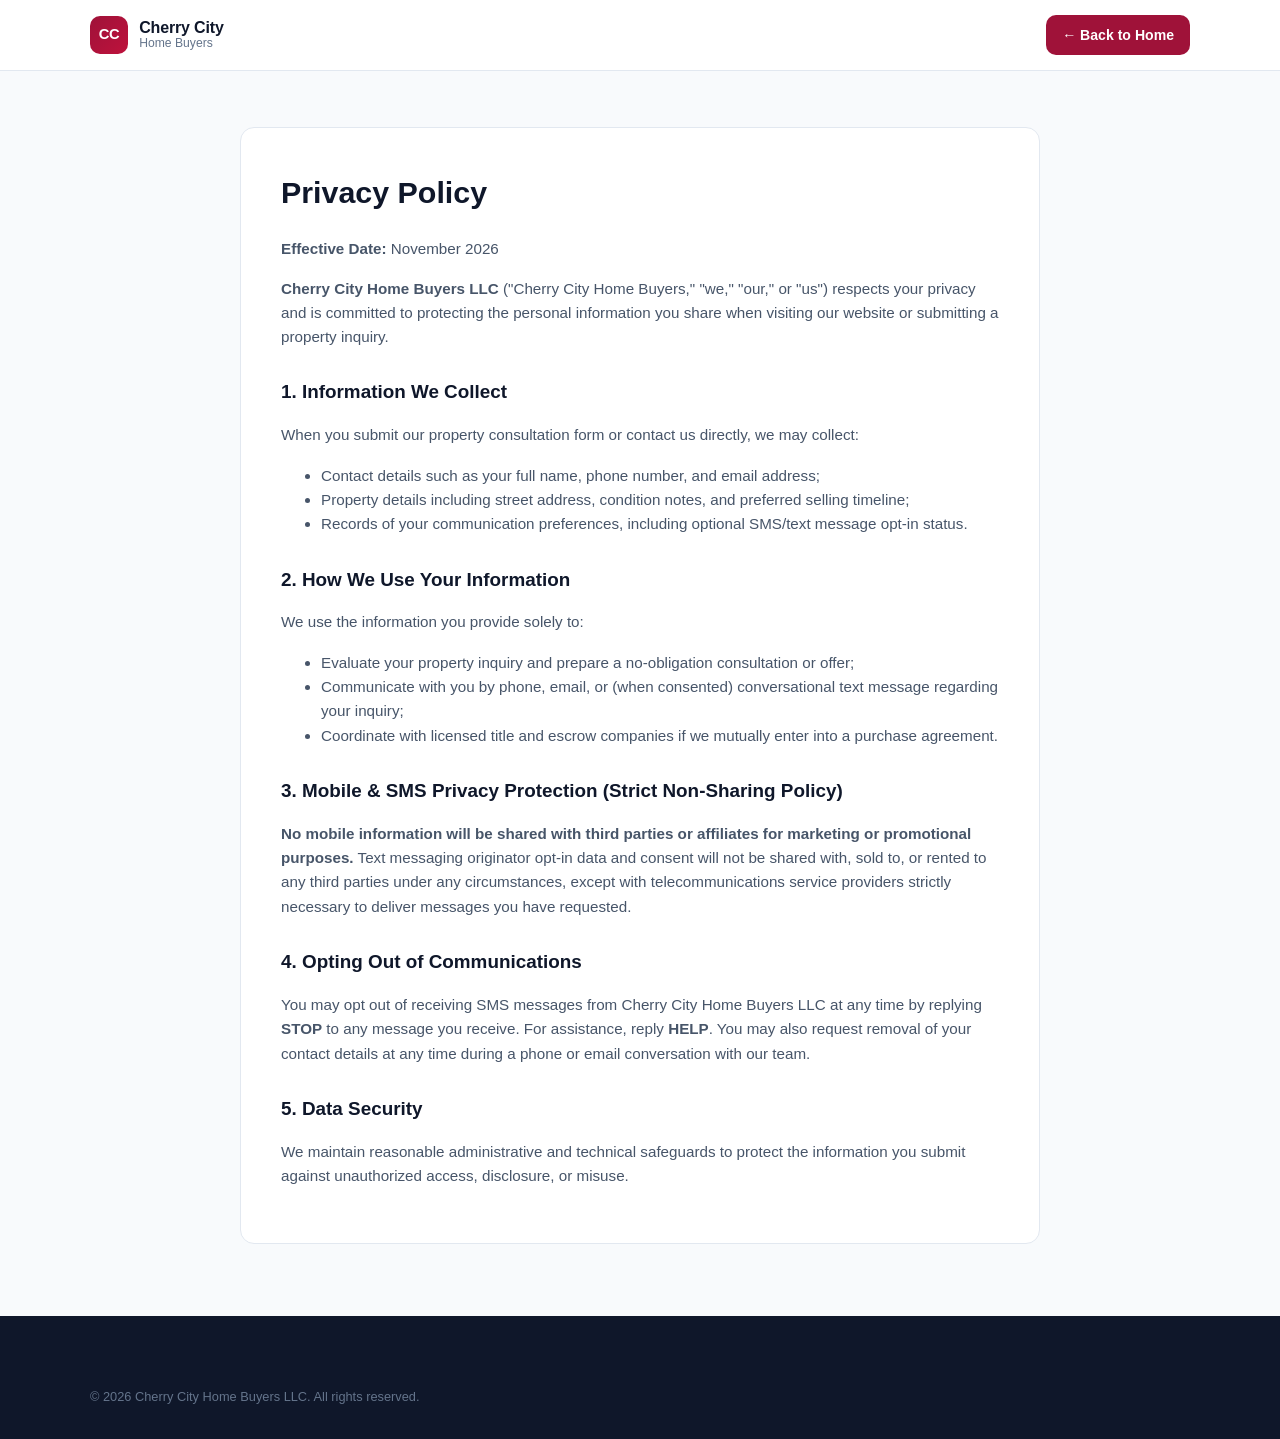
==== privacy.html @ fb37adcb "Initial launch: Cherry City Home Buyers About Us, lead capture & A2P compliance pages" ====
<!DOCTYPE html>
<html lang="en">
<head>
  <meta charset="UTF-8" />
  <meta name="viewport" content="width=device-width, initial-scale=1.0" />
  <title>Privacy Policy | Cherry City Home Buyers</title>
  <link rel="stylesheet" href="styles.css" />
</head>
<body>
  <header class="site-header">
    <div class="container nav-inner">
      <a href="index.html" class="brand">
        <span class="brand-mark" aria-hidden="true">CC</span>
        <span class="brand-text">
          <strong>Cherry City</strong>
          <span>Home Buyers</span>
        </span>
      </a>
      <nav class="nav-links">
        <a href="index.html" class="btn btn-sm btn-primary">&larr; Back to Home</a>
      </nav>
    </div>
  </header>

  <main class="legal-page">
    <div class="container">
      <div class="legal-box">
        <h1>Privacy Policy</h1>
        <p><strong>Effective Date:</strong> November 2026</p>
        <p>
          <strong>Cherry City Home Buyers LLC</strong> ("Cherry City Home Buyers," "we," "our," or "us") respects your privacy and is committed to protecting the personal information you share when visiting our website or submitting a property inquiry.
        </p>

        <h2>1. Information We Collect</h2>
        <p>When you submit our property consultation form or contact us directly, we may collect:</p>
        <ul>
          <li>Contact details such as your full name, phone number, and email address;</li>
          <li>Property details including street address, condition notes, and preferred selling timeline;</li>
          <li>Records of your communication preferences, including optional SMS/text message opt-in status.</li>
        </ul>

        <h2>2. How We Use Your Information</h2>
        <p>We use the information you provide solely to:</p>
        <ul>
          <li>Evaluate your property inquiry and prepare a no-obligation consultation or offer;</li>
          <li>Communicate with you by phone, email, or (when consented) conversational text message regarding your inquiry;</li>
          <li>Coordinate with licensed title and escrow companies if we mutually enter into a purchase agreement.</li>
        </ul>

        <h2>3. Mobile &amp; SMS Privacy Protection (Strict Non-Sharing Policy)</h2>
        <p>
          <strong>No mobile information will be shared with third parties or affiliates for marketing or promotional purposes.</strong> Text messaging originator opt-in data and consent will not be shared with, sold to, or rented to any third parties under any circumstances, except with telecommunications service providers strictly necessary to deliver messages you have requested.
        </p>

        <h2>4. Opting Out of Communications</h2>
        <p>
          You may opt out of receiving SMS messages from Cherry City Home Buyers LLC at any time by replying <strong>STOP</strong> to any message you receive. For assistance, reply <strong>HELP</strong>. You may also request removal of your contact details at any time during a phone or email conversation with our team.
        </p>

        <h2>5. Data Security</h2>
        <p>
          We maintain reasonable administrative and technical safeguards to protect the information you submit against unauthorized access, disclosure, or misuse.
        </p>
      </div>
    </div>
  </main>

  <footer class="site-footer">
    <div class="container footer-bottom">
      <span>&copy; 2026 Cherry City Home Buyers LLC. All rights reserved.</span>
    </div>
  </footer>
</body>
</html>
---- styles.css ----
:root {
  --bg: #f8fafc;
  --surface: #ffffff;
  --surface-alt: #f1f5f9;
  --ink: #0f172a;
  --ink-muted: #475569;
  --ink-subtle: #64748b;
  --accent: #9f1239;       /* Refined Cherry Crimson */
  --accent-hover: #881337;
  --accent-soft: #fff1f2;
  --emerald: #059669;
  --border: #e2e8f0;
  --radius: 14px;
  --shadow-sm: 0 1px 3px rgba(15, 23, 42, 0.06);
  --shadow-lg: 0 20px 45px -12px rgba(15, 23, 42, 0.12);
}

*, *::before, *::after {
  box-sizing: border-box;
}

html {
  scroll-behavior: smooth;
}

body {
  margin: 0;
  font-family: 'Inter', -apple-system, BlinkMacSystemFont, 'Segoe UI', Roboto, sans-serif;
  color: var(--ink);
  background-color: var(--bg);
  line-height: 1.6;
  -webkit-font-smoothing: antialiased;
}

.container {
  width: 100%;
  max-width: 1140px;
  margin: 0 auto;
  padding: 0 1.25rem;
}

/* Header */
.site-header {
  position: sticky;
  top: 0;
  z-index: 50;
  background: rgba(255, 255, 255, 0.92);
  backdrop-filter: blur(10px);
  border-bottom: 1px solid var(--border);
}

.nav-inner {
  display: flex;
  align-items: center;
  justify-content: space-between;
  height: 70px;
  gap: 1rem;
}

.brand {
  display: inline-flex;
  align-items: center;
  gap: 0.7rem;
  text-decoration: none;
  color: var(--ink);
}

.brand-mark {
  display: inline-flex;
  align-items: center;
  justify-content: center;
  width: 38px;
  height: 38px;
  border-radius: 10px;
  background: linear-gradient(135deg, var(--accent), #be123c);
  color: #fff;
  font-weight: 800;
  font-size: 0.92rem;
  letter-spacing: -0.02em;
}

.brand-text {
  display: flex;
  flex-direction: column;
  line-height: 1.15;
}

.brand-text strong {
  font-size: 1rem;
  font-weight: 700;
  letter-spacing: -0.01em;
}

.brand-text span {
  font-size: 0.76rem;
  color: var(--ink-subtle);
  font-weight: 500;
}

.nav-links {
  display: flex;
  align-items: center;
  gap: 1.5rem;
}

.nav-links a:not(.btn) {
  text-decoration: none;
  color: var(--ink-muted);
  font-size: 0.92rem;
  font-weight: 500;
  transition: color 0.15s ease;
}

.nav-links a:not(.btn):hover {
  color: var(--ink);
}

/* Buttons */
.btn {
  display: inline-flex;
  align-items: center;
  justify-content: center;
  padding: 0.8rem 1.35rem;
  border-radius: 10px;
  font-weight: 600;
  font-size: 0.96rem;
  text-decoration: none;
  border: none;
  cursor: pointer;
  transition: background-color 0.15s ease, transform 0.1s ease;
}

.btn-sm {
  padding: 0.55rem 1rem;
  font-size: 0.88rem;
}

.btn-primary {
  background-color: var(--accent);
  color: #ffffff;
}

.btn-primary:hover {
  background-color: var(--accent-hover);
}

.btn-block {
  width: 100%;
  padding: 0.92rem 1.4rem;
  font-size: 1rem;
}

/* Hero */
.hero {
  padding: 4rem 0 4.5rem;
  background: radial-gradient(circle at 10% 10%, #fff1f2 0%, transparent 45%),
              linear-gradient(180deg, #ffffff 0%, var(--bg) 100%);
  border-bottom: 1px solid var(--border);
}

.hero-grid {
  display: grid;
  grid-template-columns: 1.08fr 0.92fr;
  gap: 3rem;
  align-items: start;
}

.eyebrow {
  display: inline-block;
  padding: 0.35rem 0.75rem;
  border-radius: 999px;
  background: var(--accent-soft);
  color: var(--accent);
  font-size: 0.8rem;
  font-weight: 600;
  margin-bottom: 1rem;
}

.hero-copy h1 {
  font-size: clamp(2rem, 3.8vw, 2.85rem);
  line-height: 1.14;
  letter-spacing: -0.025em;
  margin: 0 0 1.15rem;
}

.lead {
  font-size: 1.08rem;
  color: var(--ink-muted);
  margin: 0 0 1.75rem;
}

.trust-list {
  list-style: none;
  padding: 0;
  margin: 0;
  display: grid;
  gap: 1rem;
}

.trust-list li {
  display: flex;
  align-items: flex-start;
  gap: 0.8rem;
  font-size: 0.96rem;
  color: var(--ink-muted);
}

.trust-list strong {
  color: var(--ink);
}

.check-icon {
  flex-shrink: 0;
  width: 24px;
  height: 24px;
  border-radius: 50%;
  background: #ecfdf5;
  color: var(--emerald);
  display: inline-flex;
  align-items: center;
  justify-content: center;
  font-size: 0.8rem;
  font-weight: 700;
  margin-top: 0.15rem;
}

/* Lead Form Card */
.form-card {
  background: var(--surface);
  border: 1px solid var(--border);
  border-radius: var(--radius);
  padding: 1.85rem;
  box-shadow: var(--shadow-lg);
}

.form-card-header h2 {
  margin: 0 0 0.35rem;
  font-size: 1.32rem;
  letter-spacing: -0.015em;
}

.form-card-header p {
  margin: 0 0 1.35rem;
  font-size: 0.9rem;
  color: var(--ink-muted);
}

.form-row {
  display: grid;
  grid-template-columns: 1fr 1fr;
  gap: 0.85rem;
}

.field {
  margin-bottom: 0.9rem;
}

.field label {
  display: block;
  font-size: 0.82rem;
  font-weight: 600;
  margin-bottom: 0.32rem;
  color: var(--ink);
}

.req {
  color: var(--accent);
}

.opt {
  color: var(--ink-subtle);
  font-weight: 400;
}

.field input,
.field select,
.field textarea {
  width: 100%;
  padding: 0.68rem 0.82rem;
  border: 1px solid #cbd5e1;
  border-radius: 9px;
  font-family: inherit;
  font-size: 0.93rem;
  color: var(--ink);
  background: #ffffff;
  transition: border-color 0.15s ease, box-shadow 0.15s ease;
}

.field input:focus,
.field select:focus,
.field textarea:focus {
  outline: none;
  border-color: var(--accent);
  box-shadow: 0 0 0 3px rgba(159, 18, 57, 0.12);
}

.consent-box {
  display: flex;
  align-items: flex-start;
  gap: 0.6rem;
  background: var(--surface-alt);
  border: 1px solid var(--border);
  border-radius: 9px;
  padding: 0.75rem 0.85rem;
  margin: 0.5rem 0 1.1rem;
}

.consent-box input[type="checkbox"] {
  margin-top: 0.22rem;
  width: 16px;
  height: 16px;
  accent-color: var(--accent);
  flex-shrink: 0;
}

.consent-box label {
  font-size: 0.75rem;
  line-height: 1.45;
  color: var(--ink-muted);
}

.consent-box a {
  color: var(--accent);
}

.form-status {
  margin: 0.75rem 0 0;
  font-size: 0.88rem;
  text-align: center;
  min-height: 1.2rem;
}

.form-status.success {
  color: #047857;
  font-weight: 600;
}

.form-status.error {
  color: #b91c1c;
  font-weight: 500;
}

/* Sections */
.section {
  padding: 4.5rem 0;
}

.section-alt {
  background: var(--surface);
  border-top: 1px solid var(--border);
  border-bottom: 1px solid var(--border);
}

.section-header {
  max-width: 720px;
  margin: 0 auto 2.75rem;
  text-align: center;
}

.section-tag {
  display: inline-block;
  font-size: 0.78rem;
  font-weight: 700;
  text-transform: uppercase;
  letter-spacing: 0.08em;
  color: var(--accent);
  margin-bottom: 0.5rem;
}

.section-header h2 {
  font-size: clamp(1.65rem, 3vw, 2.15rem);
  letter-spacing: -0.02em;
  margin: 0 0 0.8rem;
}

.section-header p {
  margin: 0;
  color: var(--ink-muted);
  font-size: 1.02rem;
}

.cards-grid {
  display: grid;
  gap: 1.5rem;
}

.three-col {
  grid-template-columns: repeat(3, 1fr);
}

.two-col {
  grid-template-columns: repeat(2, 1fr);
}

.info-card,
.step-card,
.situation-item {
  background: var(--surface);
  border: 1px solid var(--border);
  border-radius: var(--radius);
  padding: 1.75rem;
  box-shadow: var(--shadow-sm);
}

.section-alt .step-card {
  background: var(--bg);
}

.card-num {
  font-size: 0.82rem;
  font-weight: 800;
  color: var(--accent);
  margin-bottom: 0.6rem;
}

.info-card h3,
.step-card h3,
.situation-item h3 {
  margin: 0 0 0.55rem;
  font-size: 1.12rem;
  letter-spacing: -0.01em;
}

.info-card p,
.step-card p,
.situation-item p {
  margin: 0;
  color: var(--ink-muted);
  font-size: 0.94rem;
}

.steps-grid {
  display: grid;
  grid-template-columns: repeat(3, 1fr);
  gap: 1.5rem;
}

.step-badge {
  display: inline-block;
  padding: 0.25rem 0.65rem;
  border-radius: 999px;
  background: var(--accent-soft);
  color: var(--accent);
  font-size: 0.76rem;
  font-weight: 700;
  margin-bottom: 0.75rem;
}

.cta-banner {
  margin-top: 2.75rem;
  background: #0f172a;
  color: #ffffff;
  border-radius: var(--radius);
  padding: 2rem 2.25rem;
  display: flex;
  align-items: center;
  justify-content: space-between;
  gap: 1.5rem;
}

.cta-banner h3 {
  margin: 0 0 0.25rem;
  font-size: 1.3rem;
}

.cta-banner p {
  margin: 0;
  color: #cbd5e1;
  font-size: 0.95rem;
}

/* Legal Pages */
.legal-page {
  padding: 3.5rem 0 4.5rem;
}

.legal-box {
  max-width: 800px;
  margin: 0 auto;
  background: var(--surface);
  border: 1px solid var(--border);
  border-radius: var(--radius);
  padding: 2.5rem;
}

.legal-box h1 {
  margin-top: 0;
  font-size: 1.9rem;
}

.legal-box h2 {
  font-size: 1.18rem;
  margin-top: 1.75rem;
}

.legal-box p,
.legal-box li {
  color: var(--ink-muted);
  font-size: 0.95rem;
}

/* Footer */
.site-footer {
  background: #0f172a;
  color: #cbd5e1;
  padding: 3rem 0 2rem;
}

.footer-inner {
  display: flex;
  justify-content: space-between;
  gap: 2rem;
  padding-bottom: 2rem;
  border-bottom: 1px solid #1e293b;
}

.footer-brand {
  max-width: 620px;
}

.footer-brand strong {
  color: #ffffff;
  font-size: 1.05rem;
}

.disclosure {
  margin: 0.6rem 0 0;
  font-size: 0.8rem;
  color: #94a3b8;
  line-height: 1.55;
}

.footer-links {
  display: flex;
  flex-wrap: wrap;
  gap: 1.25rem;
  align-content: flex-start;
}

.footer-links a {
  color: #cbd5e1;
  text-decoration: none;
  font-size: 0.88rem;
}

.footer-links a:hover {
  color: #ffffff;
}

.footer-bottom {
  padding-top: 1.4rem;
  font-size: 0.8rem;
  color: #64748b;
}

/* Responsive */
@media (max-width: 920px) {
  .hero-grid,
  .three-col,
  .steps-grid {
    grid-template-columns: 1fr;
  }

  .hero {
    padding: 2.75rem 0 3.25rem;
  }
}

@media (max-width: 640px) {
  .nav-links a:not(.btn) {
    display: none;
  }

  .form-row,
  .two-col {
    grid-template-columns: 1fr;
  }

  .cta-banner,
  .footer-inner {
    flex-direction: column;
    align-items: flex-start;
  }

  .form-card,
  .legal-box {
    padding: 1.35rem;
  }
}
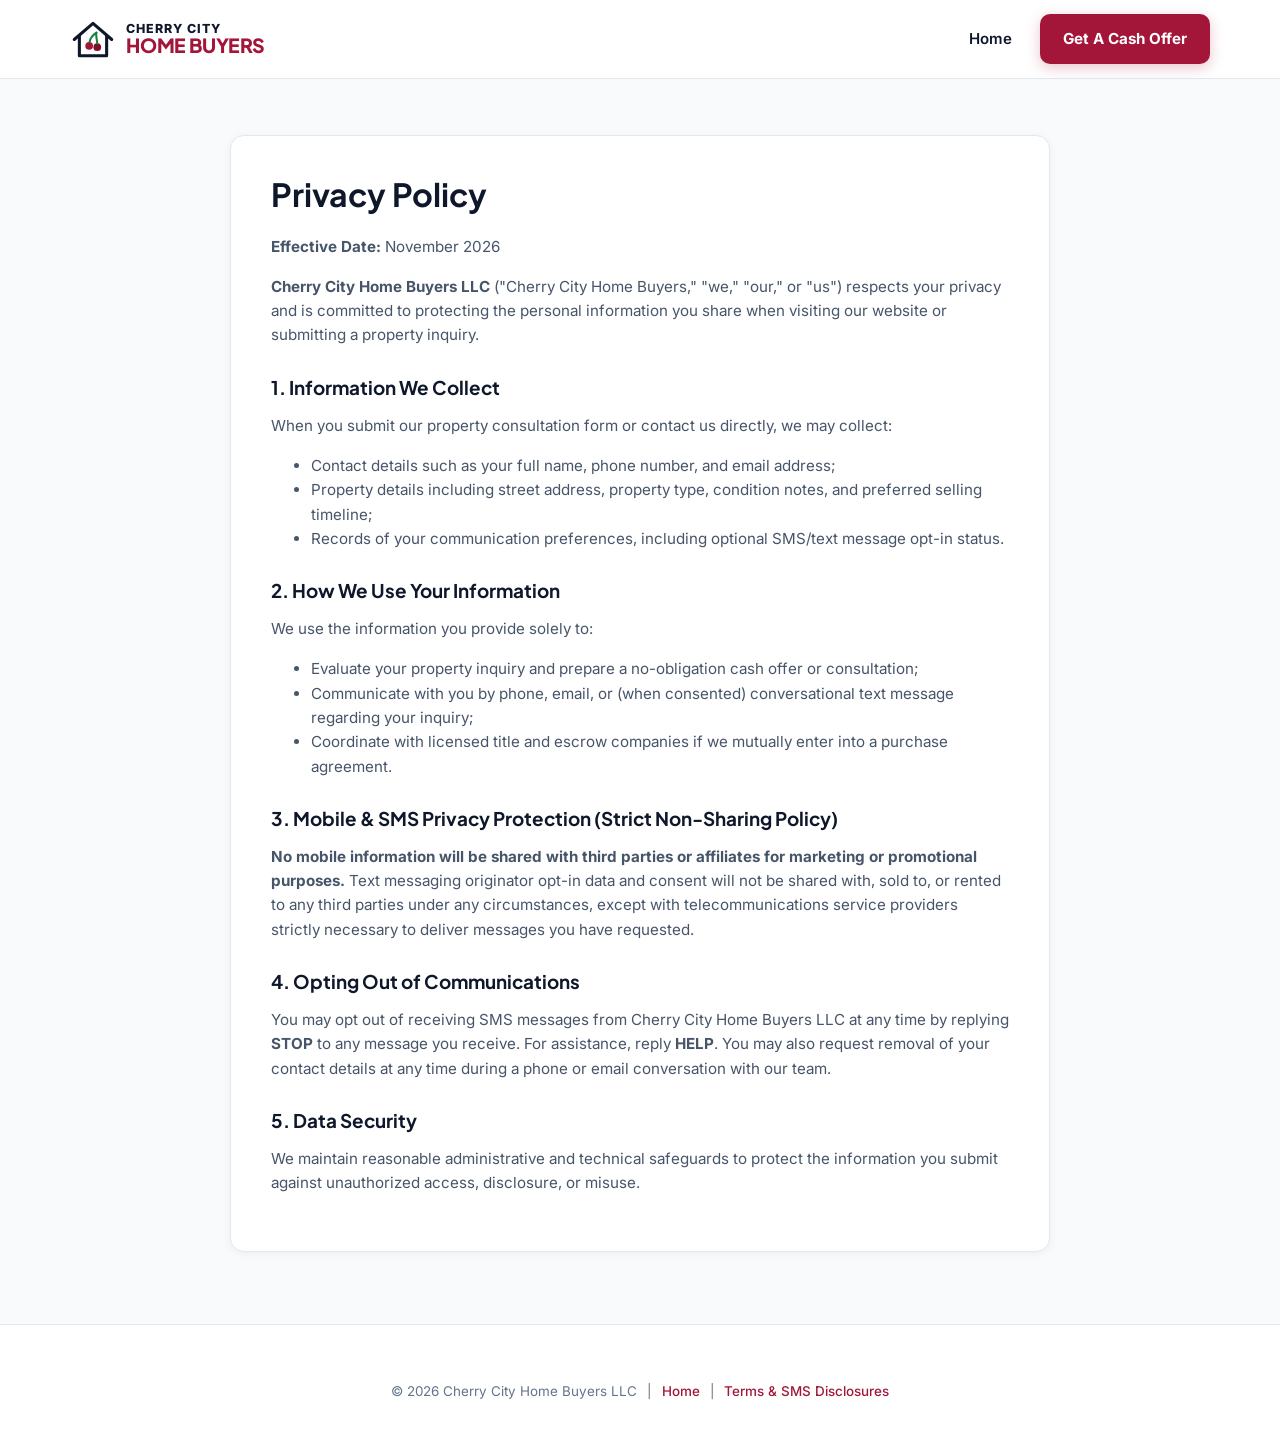
==== commit 40b5d133: "feat(redesign): full conversion layout, live US address autocomplete, 6-step offer wizard & dedicate" ====
--- a/privacy.html
+++ b/privacy.html
@@ -4,20 +4,31 @@
   <meta charset="UTF-8" />
   <meta name="viewport" content="width=device-width, initial-scale=1.0" />
   <title>Privacy Policy | Cherry City Home Buyers</title>
+  <link rel="preconnect" href="https://fonts.googleapis.com" />
+  <link rel="preconnect" href="https://fonts.gstatic.com" crossorigin />
+  <link href="https://fonts.googleapis.com/css2?family=Inter:wght@400;500;600;700;800&family=Plus+Jakarta+Sans:wght@700;800&display=swap" rel="stylesheet" />
   <link rel="stylesheet" href="styles.css" />
 </head>
 <body>
   <header class="site-header">
-    <div class="container nav-inner">
-      <a href="index.html" class="brand">
-        <span class="brand-mark" aria-hidden="true">CC</span>
-        <span class="brand-text">
-          <strong>Cherry City</strong>
-          <span>Home Buyers</span>
-        </span>
+    <div class="container header-inner">
+      <a href="index.html" class="brand-logo" aria-label="Cherry City Home Buyers Home">
+        <svg class="brand-svg" viewBox="0 0 54 48" fill="none" xmlns="http://www.w3.org/2000/svg" aria-hidden="true">
+          <path d="M5 24L27 5L49 24" stroke="currentColor" stroke-width="3.6" stroke-linecap="round" stroke-linejoin="round"/>
+          <path d="M11 20V43H43V20" stroke="currentColor" stroke-width="3.6" stroke-linecap="round" stroke-linejoin="round"/>
+          <circle cx="22.5" cy="31.5" r="4.5" fill="var(--brand)"/>
+          <circle cx="32" cy="33" r="4.5" fill="var(--brand-dark)"/>
+          <path d="M23 27C24 21 28 18 31 16" stroke="var(--emerald)" stroke-width="2.4" stroke-linecap="round"/>
+          <path d="M32 28.5C31.5 23 30 19 31 16" stroke="var(--emerald)" stroke-width="2.4" stroke-linecap="round"/>
+        </svg>
+        <div class="brand-wordmark">
+          <span class="brand-top">CHERRY CITY</span>
+          <span class="brand-bottom">HOME BUYERS</span>
+        </div>
       </a>
-      <nav class="nav-links">
-        <a href="index.html" class="btn btn-sm btn-primary">&larr; Back to Home</a>
+      <nav class="main-nav">
+        <a href="index.html">Home</a>
+        <a href="get-offer.html" class="btn btn-brand">Get A Cash Offer</a>
       </nav>
     </div>
   </header>
@@ -35,14 +46,14 @@
         <p>When you submit our property consultation form or contact us directly, we may collect:</p>
         <ul>
           <li>Contact details such as your full name, phone number, and email address;</li>
-          <li>Property details including street address, condition notes, and preferred selling timeline;</li>
+          <li>Property details including street address, property type, condition notes, and preferred selling timeline;</li>
           <li>Records of your communication preferences, including optional SMS/text message opt-in status.</li>
         </ul>
 
         <h2>2. How We Use Your Information</h2>
         <p>We use the information you provide solely to:</p>
         <ul>
-          <li>Evaluate your property inquiry and prepare a no-obligation consultation or offer;</li>
+          <li>Evaluate your property inquiry and prepare a no-obligation cash offer or consultation;</li>
           <li>Communicate with you by phone, email, or (when consented) conversational text message regarding your inquiry;</li>
           <li>Coordinate with licensed title and escrow companies if we mutually enter into a purchase agreement.</li>
         </ul>
@@ -66,8 +77,14 @@
   </main>
 
   <footer class="site-footer">
-    <div class="container footer-bottom">
-      <span>&copy; 2026 Cherry City Home Buyers LLC. All rights reserved.</span>
+    <div class="container footer-centered">
+      <div class="footer-legal-bar" style="border-top:none;padding-top:0;">
+        <span>&copy; 2026 Cherry City Home Buyers LLC</span>
+        <span class="sep">|</span>
+        <a href="index.html">Home</a>
+        <span class="sep">|</span>
+        <a href="terms.html">Terms &amp; SMS Disclosures</a>
+      </div>
     </div>
   </footer>
 </body>
--- a/styles.css
+++ b/styles.css
@@ -1,18 +1,24 @@
 :root {
-  --bg: #f8fafc;
-  --surface: #ffffff;
-  --surface-alt: #f1f5f9;
-  --ink: #0f172a;
+  /* Custom Cherry City Theme Palette */
+  --brand: #a31639;           /* Rich Cherry Crimson */
+  --brand-dark: #7f102c;      /* Deep Mulled Cherry */
+  --brand-soft: #fff1f3;      /* Soft Blossom Tint */
+  --brand-border: #fecdd3;
+  --emerald: #15803d;         /* Trust / Checkmark Forest Green */
+  --emerald-soft: #dcfce7;
+  --ink: #0f172a;             /* Crisp Slate Black */
   --ink-muted: #475569;
-  --ink-subtle: #64748b;
-  --accent: #9f1239;       /* Refined Cherry Crimson */
-  --accent-hover: #881337;
-  --accent-soft: #fff1f2;
-  --emerald: #059669;
+  --ink-light: #64748b;
+  --bg: #ffffff;
+  --bg-muted: #f8fafc;
   --border: #e2e8f0;
+  --gold: #f59e0b;
+  --radius-sm: 8px;
   --radius: 14px;
-  --shadow-sm: 0 1px 3px rgba(15, 23, 42, 0.06);
-  --shadow-lg: 0 20px 45px -12px rgba(15, 23, 42, 0.12);
+  --radius-lg: 20px;
+  --shadow-sm: 0 2px 8px rgba(15, 23, 42, 0.05);
+  --shadow-md: 0 12px 32px -8px rgba(15, 23, 42, 0.1);
+  --shadow-lg: 0 24px 54px -14px rgba(15, 23, 42, 0.16);
 }
 
 *, *::before, *::after {
@@ -27,92 +33,115 @@
   margin: 0;
   font-family: 'Inter', -apple-system, BlinkMacSystemFont, 'Segoe UI', Roboto, sans-serif;
   color: var(--ink);
-  background-color: var(--bg);
+  background: var(--bg);
   line-height: 1.6;
   -webkit-font-smoothing: antialiased;
 }
 
+h1, h2, h3, h4 {
+  font-family: 'Plus Jakarta Sans', 'Inter', sans-serif;
+  color: var(--ink);
+  line-height: 1.18;
+  margin-top: 0;
+}
+
 .container {
   width: 100%;
-  max-width: 1140px;
+  max-width: 1180px;
   margin: 0 auto;
   padding: 0 1.25rem;
 }
 
-/* Header */
+.text-brand {
+  color: var(--brand);
+}
+
+/* ========================================================================= */
+/* 1. HEADER & FLAT NAVIGATION (Non-sticky, matching layout)                 */
+/* ========================================================================= */
 .site-header {
-  position: sticky;
-  top: 0;
-  z-index: 50;
-  background: rgba(255, 255, 255, 0.92);
-  backdrop-filter: blur(10px);
+  position: static;
+  background: #ffffff;
   border-bottom: 1px solid var(--border);
-}
-
-.nav-inner {
+  padding: 0.9rem 0;
+}
+
+.header-inner {
   display: flex;
   align-items: center;
   justify-content: space-between;
-  height: 70px;
-  gap: 1rem;
-}
-
-.brand {
+  gap: 1.5rem;
+}
+
+.brand-logo {
   display: inline-flex;
   align-items: center;
-  gap: 0.7rem;
+  gap: 0.65rem;
   text-decoration: none;
   color: var(--ink);
 }
 
-.brand-mark {
-  display: inline-flex;
-  align-items: center;
-  justify-content: center;
-  width: 38px;
-  height: 38px;
-  border-radius: 10px;
-  background: linear-gradient(135deg, var(--accent), #be123c);
-  color: #fff;
+.brand-svg {
+  width: 46px;
+  height: 41px;
+  color: var(--ink);
+  flex-shrink: 0;
+}
+
+.brand-wordmark {
+  display: flex;
+  flex-direction: column;
+  line-height: 1.05;
+}
+
+.brand-top {
+  font-size: 0.78rem;
   font-weight: 800;
-  font-size: 0.92rem;
+  letter-spacing: 0.08em;
+  color: var(--ink);
+}
+
+.brand-bottom {
+  font-family: 'Plus Jakarta Sans', sans-serif;
+  font-size: 1.22rem;
+  font-weight: 800;
   letter-spacing: -0.02em;
-}
-
-.brand-text {
-  display: flex;
-  flex-direction: column;
-  line-height: 1.15;
-}
-
-.brand-text strong {
-  font-size: 1rem;
-  font-weight: 700;
-  letter-spacing: -0.01em;
-}
-
-.brand-text span {
-  font-size: 0.76rem;
-  color: var(--ink-subtle);
-  font-weight: 500;
-}
-
-.nav-links {
-  display: flex;
-  align-items: center;
-  gap: 1.5rem;
-}
-
-.nav-links a:not(.btn) {
+  color: var(--brand);
+}
+
+.main-nav {
+  display: flex;
+  align-items: center;
+  gap: 1.75rem;
+}
+
+.main-nav a:not(.btn) {
   text-decoration: none;
-  color: var(--ink-muted);
-  font-size: 0.92rem;
-  font-weight: 500;
+  color: var(--ink);
+  font-weight: 600;
+  font-size: 0.94rem;
   transition: color 0.15s ease;
 }
 
-.nav-links a:not(.btn):hover {
-  color: var(--ink);
+.main-nav a:not(.btn):hover {
+  color: var(--brand);
+}
+
+.mobile-menu-btn {
+  display: none;
+  background: none;
+  border: 1px solid var(--border);
+  border-radius: 8px;
+  padding: 0.5rem;
+  cursor: pointer;
+}
+
+.mobile-menu-btn span {
+  display: block;
+  width: 20px;
+  height: 2px;
+  background: var(--ink);
+  margin: 4px 0;
 }
 
 /* Buttons */
@@ -120,155 +149,1000 @@
   display: inline-flex;
   align-items: center;
   justify-content: center;
-  padding: 0.8rem 1.35rem;
+  padding: 0.78rem 1.45rem;
   border-radius: 10px;
-  font-weight: 600;
-  font-size: 0.96rem;
+  font-weight: 700;
+  font-size: 0.95rem;
   text-decoration: none;
   border: none;
   cursor: pointer;
-  transition: background-color 0.15s ease, transform 0.1s ease;
-}
-
-.btn-sm {
-  padding: 0.55rem 1rem;
-  font-size: 0.88rem;
-}
-
-.btn-primary {
-  background-color: var(--accent);
+  transition: transform 0.12s ease, background-color 0.15s ease, box-shadow 0.15s ease;
+}
+
+.btn:active {
+  transform: translateY(1px);
+}
+
+.btn-brand {
+  background: var(--brand);
   color: #ffffff;
-}
-
-.btn-primary:hover {
-  background-color: var(--accent-hover);
+  box-shadow: 0 4px 14px rgba(163, 22, 57, 0.25);
+}
+
+.btn-brand:hover {
+  background: var(--brand-dark);
+}
+
+.btn-dark {
+  background: var(--ink);
+  color: #ffffff;
+}
+
+.btn-dark:hover {
+  background: #1e293b;
+}
+
+.btn-outline-brand {
+  background: transparent;
+  color: var(--brand);
+  border: 2px solid var(--brand);
+}
+
+.btn-outline-brand:hover {
+  background: var(--brand);
+  color: #ffffff;
+}
+
+.btn-lg {
+  padding: 0.98rem 1.85rem;
+  font-size: 1rem;
+  letter-spacing: 0.02em;
 }
 
 .btn-block {
   width: 100%;
-  padding: 0.92rem 1.4rem;
+}
+
+/* ========================================================================= */
+/* 2. CENTERED HERO SECTION & ADDRESS CAPTURE                                */
+/* ========================================================================= */
+.hero-section {
+  position: relative;
+  overflow: hidden;
+  padding: 4.25rem 0 3.5rem;
+  background:
+    radial-gradient(ellipse at 50% 0%, #fff1f3 0%, rgba(255, 241, 243, 0) 68%),
+    linear-gradient(180deg, #ffffff 0%, #f8fafc 100%);
+  border-bottom: 1px solid var(--border);
+}
+
+.hero-watermark {
+  position: absolute;
+  inset: auto 0 0 0;
+  height: 190px;
+  opacity: 0.05;
+  pointer-events: none;
+  background-image: url("data:image/svg+xml,%3Csvg xmlns='http://www.w3.org/2000/svg' viewBox='0 0 1440 200' fill='%230f172a'%3E%3Cpath d='M0 200V140l60-35 60 35v60h40V95l75-45 75 45v105h50V110h80v90h45V70l60-35 60 35v130h55V120l50-30 50 30v80h60V85h95v115h45V125l65-40 65 40v75h60V95l75-45 75 45v105h140v0H0z'/%3E%3C/svg%3E");
+  background-repeat: repeat-x;
+  background-position: bottom center;
+  background-size: cover;
+}
+
+.hero-centered {
+  position: relative;
+  z-index: 1;
+  max-width: 860px;
+  text-align: center;
+}
+
+.rating-pill {
+  display: inline-flex;
+  align-items: center;
+  gap: 0.5rem;
+  background: #ffffff;
+  border: 1px solid var(--border);
+  border-radius: 999px;
+  padding: 0.38rem 0.95rem;
+  font-size: 0.85rem;
+  font-weight: 600;
+  color: var(--ink);
+  box-shadow: var(--shadow-sm);
+  margin-bottom: 1.35rem;
+}
+
+.stars {
+  color: var(--gold);
+  letter-spacing: 1px;
+  font-size: 0.95rem;
+}
+
+.hero-centered h1 {
+  font-size: clamp(2.2rem, 4.8vw, 3.45rem);
+  font-weight: 800;
+  letter-spacing: -0.03em;
+  margin-bottom: 1rem;
+}
+
+.hero-subhead {
+  max-width: 680px;
+  margin: 0 auto 2rem;
+  font-size: clamp(1.02rem, 1.8vw, 1.18rem);
+  color: var(--ink-muted);
+}
+
+/* Primary Address Card */
+.address-capture-card {
+  background: #ffffff;
+  border: 1px solid var(--border);
+  border-radius: var(--radius-lg);
+  padding: 1.5rem 1.6rem 1.25rem;
+  box-shadow: var(--shadow-lg);
+  max-width: 720px;
+  margin: 0 auto 1.65rem;
+}
+
+.capture-title {
+  margin: 0 0 0.85rem;
+  font-weight: 700;
   font-size: 1rem;
-}
-
-/* Hero */
-.hero {
-  padding: 4rem 0 4.5rem;
-  background: radial-gradient(circle at 10% 10%, #fff1f2 0%, transparent 45%),
-              linear-gradient(180deg, #ffffff 0%, var(--bg) 100%);
+  color: var(--ink);
+}
+
+.address-bar-form {
+  display: flex;
+  gap: 0.65rem;
+  align-items: stretch;
+}
+
+.address-input-wrap {
+  position: relative;
+  flex: 1;
+  display: flex;
+  align-items: center;
+}
+
+.pin-icon {
+  position: absolute;
+  left: 14px;
+  width: 20px;
+  height: 20px;
+  color: var(--brand);
+  pointer-events: none;
+}
+
+.address-input {
+  width: 100%;
+  height: 54px;
+  padding: 0 1rem 0 2.65rem;
+  border: 1.5px solid #cbd5e1;
+  border-radius: 10px;
+  font-size: 1rem;
+  font-family: inherit;
+  color: var(--ink);
+  background: #ffffff;
+  transition: border-color 0.15s ease, box-shadow 0.15s ease;
+}
+
+.cta-band-form .address-input {
+  padding-left: 1rem;
+}
+
+.address-input:focus {
+  outline: none;
+  border-color: var(--brand);
+  box-shadow: 0 0 0 4px rgba(163, 22, 57, 0.12);
+}
+
+.autocomplete-list {
+  position: absolute;
+  top: calc(100% + 6px);
+  left: 0;
+  right: 0;
+  z-index: 80;
+  background: #ffffff;
+  border: 1px solid var(--border);
+  border-radius: 10px;
+  box-shadow: var(--shadow-md);
+  list-style: none;
+  margin: 0;
+  padding: 0.35rem 0;
+  text-align: left;
+  max-height: 230px;
+  overflow-y: auto;
+}
+
+.autocomplete-list li {
+  padding: 0.6rem 0.95rem;
+  font-size: 0.9rem;
+  color: var(--ink);
+  cursor: pointer;
+}
+
+.autocomplete-list li:hover,
+.autocomplete-list li:focus {
+  background: var(--brand-soft);
+  color: var(--brand-dark);
+}
+
+.capture-alt {
+  margin: 0.85rem 0 0;
+  font-size: 0.85rem;
+  color: var(--ink-light);
+}
+
+.capture-alt a {
+  color: var(--brand);
+  font-weight: 600;
+  text-decoration: none;
+}
+
+.capture-alt a:hover {
+  text-decoration: underline;
+}
+
+.hero-checks {
+  display: flex;
+  flex-wrap: wrap;
+  justify-content: center;
+  gap: 1.5rem;
+  font-size: 0.96rem;
+  font-weight: 600;
+  color: var(--ink);
+  margin-bottom: 2.25rem;
+}
+
+.check-mark {
+  color: var(--emerald);
+  margin-right: 0.25rem;
+}
+
+/* Trust Pillars Strip */
+.trust-strip {
+  padding-top: 1.5rem;
+  border-top: 1px solid var(--border);
+}
+
+.trust-strip-label {
+  display: block;
+  font-size: 0.72rem;
+  font-weight: 700;
+  letter-spacing: 0.12em;
+  color: var(--ink-light);
+  margin-bottom: 0.85rem;
+}
+
+.trust-badges-row {
+  display: flex;
+  flex-wrap: wrap;
+  justify-content: center;
+  gap: 0.75rem;
+}
+
+.trust-badge-item {
+  padding: 0.42rem 0.9rem;
+  border-radius: 8px;
+  background: #ffffff;
+  border: 1px solid var(--border);
+  font-size: 0.82rem;
+  font-weight: 700;
+  color: var(--ink-muted);
+}
+
+/* ========================================================================= */
+/* SHARED SECTION UTILITIES                                                  */
+/* ========================================================================= */
+.section {
+  padding: 4.75rem 0;
+}
+
+.section-muted {
+  background: var(--bg-muted);
+  border-top: 1px solid var(--border);
   border-bottom: 1px solid var(--border);
 }
 
-.hero-grid {
+.section-heading {
+  max-width: 700px;
+  margin: 0 auto 3rem;
+  text-align: center;
+}
+
+.eyebrow-tag {
+  display: inline-block;
+  padding: 0.3rem 0.8rem;
+  border-radius: 999px;
+  background: var(--brand-soft);
+  color: var(--brand);
+  font-size: 0.78rem;
+  font-weight: 700;
+  text-transform: uppercase;
+  letter-spacing: 0.07em;
+  margin-bottom: 0.7rem;
+}
+
+.section-heading h2 {
+  font-size: clamp(1.75rem, 3.2vw, 2.35rem);
+  letter-spacing: -0.025em;
+  margin-bottom: 0.75rem;
+}
+
+.section-heading p {
+  margin: 0;
+  color: var(--ink-muted);
+  font-size: 1.04rem;
+}
+
+.section-cta-wrap {
+  margin-top: 2.5rem;
+  text-align: center;
+}
+
+/* ========================================================================= */
+/* 3. HOW IT WORKS (3-Step Cards)                                            */
+/* ========================================================================= */
+.process-grid {
   display: grid;
-  grid-template-columns: 1.08fr 0.92fr;
+  grid-template-columns: repeat(3, 1fr);
+  gap: 1.75rem;
+}
+
+.process-card {
+  background: #ffffff;
+  border: 1px solid var(--border);
+  border-radius: var(--radius);
+  padding: 2.1rem 1.75rem;
+  text-align: center;
+  box-shadow: var(--shadow-sm);
+}
+
+.step-circle {
+  width: 52px;
+  height: 52px;
+  border-radius: 50%;
+  background: var(--brand);
+  color: #ffffff;
+  font-family: 'Plus Jakarta Sans', sans-serif;
+  font-size: 1.3rem;
+  font-weight: 800;
+  display: inline-flex;
+  align-items: center;
+  justify-content: center;
+  margin-bottom: 1.15rem;
+  box-shadow: 0 8px 18px rgba(163, 22, 57, 0.22);
+}
+
+.process-card h3 {
+  font-size: 1.2rem;
+  margin-bottom: 0.6rem;
+}
+
+.process-card p {
+  margin: 0;
+  color: var(--ink-muted);
+  font-size: 0.95rem;
+}
+
+/* ========================================================================= */
+/* 4. SITUATIONS GRID (4x3 = 12 Cards)                                       */
+/* ========================================================================= */
+.situations-grid {
+  display: grid;
+  grid-template-columns: repeat(4, 1fr);
+  gap: 1.25rem;
+}
+
+.situation-card {
+  background: #ffffff;
+  border: 1px solid var(--border);
+  border-radius: var(--radius);
+  padding: 1.45rem;
+  transition: transform 0.15s ease, box-shadow 0.15s ease, border-color 0.15s ease;
+}
+
+.situation-card:hover {
+  transform: translateY(-2px);
+  border-color: var(--brand-border);
+  box-shadow: var(--shadow-md);
+}
+
+.sit-icon {
+  width: 42px;
+  height: 42px;
+  border-radius: 10px;
+  background: var(--brand-soft);
+  color: var(--brand);
+  display: inline-flex;
+  align-items: center;
+  justify-content: center;
+  margin-bottom: 0.9rem;
+}
+
+.sit-icon svg {
+  width: 22px;
+  height: 22px;
+}
+
+.situation-card h3 {
+  font-size: 1.04rem;
+  margin-bottom: 0.4rem;
+}
+
+.situation-card p {
+  margin: 0;
+  font-size: 0.88rem;
+  color: var(--ink-muted);
+}
+
+/* ========================================================================= */
+/* 5. COMPARISON TABLE                                                       */
+/* ========================================================================= */
+.comparison-wrap {
+  max-width: 960px;
+  margin: 0 auto;
+  overflow-x: auto;
+  border-radius: var(--radius);
+  border: 1px solid var(--border);
+  box-shadow: var(--shadow-md);
+  background: #ffffff;
+}
+
+.comparison-table {
+  width: 100%;
+  border-collapse: collapse;
+  min-width: 620px;
+}
+
+.comparison-table th,
+.comparison-table td {
+  padding: 1.05rem 1.35rem;
+  text-align: left;
+  border-bottom: 1px solid var(--border);
+  font-size: 0.95rem;
+}
+
+.comparison-table thead th {
+  background: #f8fafc;
+  font-size: 1rem;
+  font-weight: 800;
+  color: var(--ink);
+}
+
+.comparison-table thead th.highlight-col {
+  background: var(--brand);
+  color: #ffffff;
+}
+
+.comparison-table tbody td.highlight-col {
+  background: var(--brand-soft);
+  font-weight: 600;
+  color: var(--ink);
+}
+
+.comparison-table tbody tr:last-child td {
+  border-bottom: none;
+}
+
+.neg-cell {
+  color: var(--ink-muted);
+}
+
+.x-icon {
+  display: inline-flex;
+  align-items: center;
+  justify-content: center;
+  width: 22px;
+  height: 22px;
+  border-radius: 50%;
+  background: #fee2e2;
+  color: #dc2626;
+  font-size: 0.75rem;
+  font-weight: 800;
+  margin-right: 0.45rem;
+}
+
+.chk-icon {
+  display: inline-flex;
+  align-items: center;
+  justify-content: center;
+  width: 22px;
+  height: 22px;
+  border-radius: 50%;
+  background: var(--emerald-soft);
+  color: var(--emerald);
+  font-size: 0.78rem;
+  font-weight: 800;
+  margin-right: 0.45rem;
+}
+
+/* ========================================================================= */
+/* 6. BENEFITS GRID (2x3)                                                    */
+/* ========================================================================= */
+.benefits-grid {
+  display: grid;
+  grid-template-columns: repeat(3, 1fr);
+  gap: 1.5rem;
+}
+
+.benefit-card {
+  background: #ffffff;
+  border: 1px solid var(--border);
+  border-radius: var(--radius);
+  padding: 1.8rem;
+  box-shadow: var(--shadow-sm);
+}
+
+.benefit-icon {
+  font-size: 1.65rem;
+  margin-bottom: 0.75rem;
+}
+
+.benefit-card h3 {
+  font-size: 1.12rem;
+  margin-bottom: 0.5rem;
+}
+
+.benefit-card p {
+  margin: 0;
+  font-size: 0.93rem;
+  color: var(--ink-muted);
+}
+
+/* ========================================================================= */
+/* 7. ABOUT SPLIT SECTION                                                    */
+/* ========================================================================= */
+.about-split {
+  display: grid;
+  grid-template-columns: 1fr 1.08fr;
   gap: 3rem;
-  align-items: start;
-}
-
-.eyebrow {
+  align-items: center;
+}
+
+.about-visual-card {
+  background: var(--ink);
+  color: #ffffff;
+  border-radius: var(--radius-lg);
+  padding: 2.25rem;
+  box-shadow: var(--shadow-lg);
+}
+
+.visual-badge {
   display: inline-block;
-  padding: 0.35rem 0.75rem;
+  padding: 0.28rem 0.75rem;
   border-radius: 999px;
-  background: var(--accent-soft);
-  color: var(--accent);
-  font-size: 0.8rem;
+  background: rgba(255, 255, 255, 0.12);
+  color: #fda4af;
+  font-size: 0.76rem;
+  font-weight: 700;
+  text-transform: uppercase;
+  letter-spacing: 0.06em;
+  margin-bottom: 0.85rem;
+}
+
+.about-visual-card h3 {
+  color: #ffffff;
+  font-size: 1.45rem;
+  margin-bottom: 0.5rem;
+}
+
+.about-visual-card p {
+  color: #cbd5e1;
+  font-size: 0.93rem;
+  margin: 0 0 1.35rem;
+}
+
+.formula-list {
+  display: grid;
+  gap: 0.75rem;
+}
+
+.formula-row {
+  display: flex;
+  justify-content: space-between;
+  align-items: center;
+  background: rgba(255, 255, 255, 0.06);
+  border: 1px solid rgba(255, 255, 255, 0.1);
+  border-radius: 10px;
+  padding: 0.75rem 1rem;
+  font-size: 0.88rem;
+}
+
+.formula-row span {
+  color: #cbd5e1;
+}
+
+.formula-row strong {
+  color: #ffffff;
+}
+
+.formula-result {
+  background: var(--brand);
+  border-color: var(--brand);
+}
+
+.about-copy h2 {
+  font-size: clamp(1.7rem, 3vw, 2.2rem);
+  margin-bottom: 1rem;
+}
+
+.about-copy p {
+  color: var(--ink-muted);
+  margin: 0 0 1.15rem;
+  font-size: 1rem;
+}
+
+/* ========================================================================= */
+/* 8 & 11. REPEAT CTA BANNERS                                                */
+/* ========================================================================= */
+.cta-band {
+  padding: 4rem 0;
+  text-align: center;
+}
+
+.cta-band-dark {
+  background: var(--ink);
+  color: #ffffff;
+}
+
+.cta-band-brand {
+  background: var(--brand);
+  color: #ffffff;
+}
+
+.cta-band h2 {
+  color: #ffffff;
+  font-size: clamp(1.75rem, 3.2vw, 2.35rem);
+  margin-bottom: 0.55rem;
+}
+
+.cta-band p {
+  color: rgba(255, 255, 255, 0.86);
+  font-size: 1.05rem;
+  margin: 0 auto 1.75rem;
+  max-width: 600px;
+}
+
+.cta-band-form {
+  max-width: 650px;
+  margin: 0 auto;
+}
+
+/* ========================================================================= */
+/* 9. FAQ ACCORDION                                                          */
+/* ========================================================================= */
+.faq-list {
+  max-width: 820px;
+  margin: 0 auto;
+  display: grid;
+  gap: 0.9rem;
+}
+
+.faq-item {
+  background: #ffffff;
+  border: 1px solid var(--border);
+  border-radius: var(--radius);
+  padding: 1.15rem 1.4rem;
+  box-shadow: var(--shadow-sm);
+}
+
+.faq-item summary {
+  font-weight: 700;
+  font-size: 1.02rem;
+  cursor: pointer;
+  list-style: none;
+  display: flex;
+  justify-content: space-between;
+  align-items: center;
+  gap: 1rem;
+}
+
+.faq-item summary::-webkit-details-marker {
+  display: none;
+}
+
+.faq-item summary::after {
+  content: "+";
+  font-size: 1.35rem;
   font-weight: 600;
-  margin-bottom: 1rem;
-}
-
-.hero-copy h1 {
-  font-size: clamp(2rem, 3.8vw, 2.85rem);
-  line-height: 1.14;
-  letter-spacing: -0.025em;
-  margin: 0 0 1.15rem;
-}
-
-.lead {
-  font-size: 1.08rem;
-  color: var(--ink-muted);
-  margin: 0 0 1.75rem;
-}
-
-.trust-list {
-  list-style: none;
+  color: var(--brand);
+}
+
+.faq-item[open] summary::after {
+  content: "−";
+}
+
+.faq-item p {
+  margin: 0.85rem 0 0;
+  color: var(--ink-muted);
+  font-size: 0.95rem;
+}
+
+/* ========================================================================= */
+/* 10. SERVICE AREA CITY CLOUD                                               */
+/* ========================================================================= */
+.city-cloud {
+  display: flex;
+  flex-wrap: wrap;
+  justify-content: center;
+  gap: 0.65rem;
+  max-width: 980px;
+  margin: 0 auto;
+}
+
+.city-pill {
+  background: #ffffff;
+  border: 1px solid var(--border);
+  border-radius: 999px;
+  padding: 0.48rem 1rem;
+  font-family: inherit;
+  font-size: 0.88rem;
+  font-weight: 600;
+  color: var(--ink-muted);
+  cursor: pointer;
+  transition: all 0.15s ease;
+}
+
+.city-pill:hover {
+  border-color: var(--brand);
+  color: var(--brand);
+  background: var(--brand-soft);
+}
+
+/* ========================================================================= */
+/* 12. CENTERED CLEAN WHITE FOOTER                                           */
+/* ========================================================================= */
+.site-footer {
+  background: #ffffff;
+  border-top: 1px solid var(--border);
+  padding: 3.5rem 0 2.25rem;
+}
+
+.footer-centered {
+  text-align: center;
+  max-width: 920px;
+}
+
+.footer-logo {
+  margin-bottom: 1.5rem;
+}
+
+.footer-nav {
+  display: flex;
+  flex-wrap: wrap;
+  justify-content: center;
+  gap: 1.5rem;
+  margin-bottom: 1.65rem;
+}
+
+.footer-nav a {
+  text-decoration: none;
+  color: var(--ink);
+  font-weight: 600;
+  font-size: 0.93rem;
+}
+
+.footer-nav a:hover {
+  color: var(--brand);
+}
+
+.footer-seo-text {
+  font-size: 0.82rem;
+  color: var(--ink-light);
+  line-height: 1.65;
+  margin: 0 auto 1.75rem;
+}
+
+.principal-note {
+  display: block;
+  margin-top: 0.55rem;
+  color: #94a3b8;
+}
+
+.footer-legal-bar {
+  padding-top: 1.35rem;
+  border-top: 1px solid var(--border);
+  font-size: 0.84rem;
+  color: var(--ink-light);
+  display: flex;
+  flex-wrap: wrap;
+  justify-content: center;
+  gap: 0.65rem;
+}
+
+.footer-legal-bar a {
+  color: var(--brand);
+  text-decoration: none;
+  font-weight: 500;
+}
+
+.footer-legal-bar a:hover {
+  text-decoration: underline;
+}
+
+/* ========================================================================= */
+/* INTERACTIVE 6-STEP MODAL WIZARD                                           */
+/* ========================================================================= */
+.wizard-backdrop {
+  position: fixed;
+  inset: 0;
+  z-index: 200;
+  background: rgba(15, 23, 42, 0.65);
+  backdrop-filter: blur(4px);
+  display: flex;
+  align-items: center;
+  justify-content: center;
+  padding: 1rem;
+}
+
+.wizard-backdrop[hidden] {
+  display: none !important;
+}
+
+.wizard-modal {
+  width: 100%;
+  max-width: 600px;
+  max-height: 92vh;
+  overflow-y: auto;
+  background: #ffffff;
+  border-radius: var(--radius-lg);
+  box-shadow: var(--shadow-lg);
+}
+
+.wizard-topbar {
+  position: sticky;
+  top: 0;
+  z-index: 5;
+  background: #ffffff;
+  padding: 1.1rem 1.5rem 0.95rem;
+  border-bottom: 1px solid var(--border);
+}
+
+.wizard-topbar-row {
+  display: flex;
+  align-items: center;
+  justify-content: space-between;
+  margin-bottom: 0.65rem;
+}
+
+.wizard-back-btn {
+  background: none;
+  border: none;
+  font-weight: 600;
+  font-size: 0.88rem;
+  color: var(--ink-muted);
+  cursor: pointer;
   padding: 0;
-  margin: 0;
+}
+
+.wizard-back-btn:hover {
+  color: var(--ink);
+}
+
+.wizard-progress-label {
+  font-size: 0.82rem;
+  font-weight: 700;
+  color: var(--brand);
+}
+
+.wizard-close-btn {
+  background: #f1f5f9;
+  border: none;
+  width: 30px;
+  height: 30px;
+  border-radius: 50%;
+  font-size: 1.25rem;
+  line-height: 1;
+  color: var(--ink-muted);
+  cursor: pointer;
+}
+
+.wizard-progress-track {
+  height: 7px;
+  background: #f1f5f9;
+  border-radius: 999px;
+  overflow: hidden;
+  margin-bottom: 0.75rem;
+}
+
+.wizard-progress-fill {
+  height: 100%;
+  background: linear-gradient(90deg, var(--brand), #e11d48);
+  border-radius: 999px;
+  transition: width 0.25s ease;
+}
+
+.wizard-address-summary {
+  background: var(--bg-muted);
+  border: 1px solid var(--border);
+  border-radius: 8px;
+  padding: 0.45rem 0.75rem;
+  font-size: 0.82rem;
+  color: var(--ink-muted);
+  white-space: nowrap;
+  overflow: hidden;
+  text-overflow: ellipsis;
+}
+
+.wizard-body {
+  padding: 1.65rem 1.5rem 1.85rem;
+}
+
+.wizard-step h3 {
+  font-size: 1.35rem;
+  margin-bottom: 0.5rem;
+}
+
+.wizard-sub {
+  color: var(--ink-muted);
+  font-size: 0.92rem;
+  margin: 0 0 1.25rem;
+}
+
+.choice-grid {
   display: grid;
-  gap: 1rem;
-}
-
-.trust-list li {
-  display: flex;
-  align-items: flex-start;
-  gap: 0.8rem;
-  font-size: 0.96rem;
-  color: var(--ink-muted);
-}
-
-.trust-list strong {
-  color: var(--ink);
-}
-
-.check-icon {
-  flex-shrink: 0;
-  width: 24px;
-  height: 24px;
-  border-radius: 50%;
-  background: #ecfdf5;
+  gap: 0.75rem;
+  margin-top: 1.1rem;
+}
+
+.choice-grid.cols-2 {
+  grid-template-columns: 1fr 1fr;
+}
+
+.choice-grid.cols-1 {
+  grid-template-columns: 1fr;
+}
+
+.choice-card {
+  background: #ffffff;
+  border: 1.5px solid var(--border);
+  border-radius: 11px;
+  padding: 0.95rem 1rem;
+  text-align: left;
+  font-family: inherit;
+  font-size: 0.94rem;
+  font-weight: 600;
+  color: var(--ink);
+  cursor: pointer;
+  transition: all 0.14s ease;
+}
+
+.choice-card:hover,
+.choice-card.selected {
+  border-color: var(--brand);
+  background: var(--brand-soft);
+  color: var(--brand-dark);
+}
+
+.step6-badge {
+  display: inline-block;
+  padding: 0.25rem 0.7rem;
+  border-radius: 999px;
+  background: var(--emerald-soft);
   color: var(--emerald);
-  display: inline-flex;
-  align-items: center;
-  justify-content: center;
-  font-size: 0.8rem;
+  font-size: 0.78rem;
   font-weight: 700;
-  margin-top: 0.15rem;
-}
-
-/* Lead Form Card */
-.form-card {
-  background: var(--surface);
-  border: 1px solid var(--border);
-  border-radius: var(--radius);
-  padding: 1.85rem;
-  box-shadow: var(--shadow-lg);
-}
-
-.form-card-header h2 {
-  margin: 0 0 0.35rem;
-  font-size: 1.32rem;
-  letter-spacing: -0.015em;
-}
-
-.form-card-header p {
-  margin: 0 0 1.35rem;
-  font-size: 0.9rem;
-  color: var(--ink-muted);
-}
-
-.form-row {
-  display: grid;
-  grid-template-columns: 1fr 1fr;
-  gap: 0.85rem;
-}
-
+  margin-bottom: 0.55rem;
+}
+
+/* Shared Form Elements */
 .field {
   margin-bottom: 0.9rem;
+  position: relative;
 }
 
 .field label {
   display: block;
-  font-size: 0.82rem;
+  font-size: 0.83rem;
   font-weight: 600;
   margin-bottom: 0.32rem;
   color: var(--ink);
 }
 
 .req {
-  color: var(--accent);
+  color: var(--brand);
 }
 
 .opt {
-  color: var(--ink-subtle);
+  color: var(--ink-light);
   font-weight: 400;
 }
 
@@ -276,40 +1150,45 @@
 .field select,
 .field textarea {
   width: 100%;
-  padding: 0.68rem 0.82rem;
-  border: 1px solid #cbd5e1;
+  padding: 0.72rem 0.88rem;
+  border: 1.5px solid #cbd5e1;
   border-radius: 9px;
   font-family: inherit;
-  font-size: 0.93rem;
-  color: var(--ink);
-  background: #ffffff;
-  transition: border-color 0.15s ease, box-shadow 0.15s ease;
+  font-size: 0.95rem;
+  color: var(--ink);
+  background: #ffffff;
 }
 
 .field input:focus,
 .field select:focus,
 .field textarea:focus {
   outline: none;
-  border-color: var(--accent);
-  box-shadow: 0 0 0 3px rgba(159, 18, 57, 0.12);
+  border-color: var(--brand);
+  box-shadow: 0 0 0 3px rgba(163, 22, 57, 0.12);
+}
+
+.form-row-2 {
+  display: grid;
+  grid-template-columns: 1fr 1fr;
+  gap: 0.85rem;
 }
 
 .consent-box {
   display: flex;
   align-items: flex-start;
   gap: 0.6rem;
-  background: var(--surface-alt);
+  background: var(--bg-muted);
   border: 1px solid var(--border);
   border-radius: 9px;
   padding: 0.75rem 0.85rem;
-  margin: 0.5rem 0 1.1rem;
+  margin: 0.5rem 0 1.15rem;
 }
 
 .consent-box input[type="checkbox"] {
-  margin-top: 0.22rem;
+  margin-top: 0.2rem;
   width: 16px;
   height: 16px;
-  accent-color: var(--accent);
+  accent-color: var(--brand);
   flex-shrink: 0;
 }
 
@@ -320,172 +1199,104 @@
 }
 
 .consent-box a {
-  color: var(--accent);
+  color: var(--brand);
 }
 
 .form-status {
   margin: 0.75rem 0 0;
   font-size: 0.88rem;
   text-align: center;
-  min-height: 1.2rem;
+}
+
+.form-status.error {
+  color: #dc2626;
+  font-weight: 600;
 }
 
 .form-status.success {
-  color: #047857;
+  color: var(--emerald);
   font-weight: 600;
 }
 
-.form-status.error {
-  color: #b91c1c;
-  font-weight: 500;
-}
-
-/* Sections */
-.section {
-  padding: 4.5rem 0;
-}
-
-.section-alt {
-  background: var(--surface);
-  border-top: 1px solid var(--border);
-  border-bottom: 1px solid var(--border);
-}
-
-.section-header {
-  max-width: 720px;
-  margin: 0 auto 2.75rem;
+.thankyou-box {
   text-align: center;
-}
-
-.section-tag {
-  display: inline-block;
-  font-size: 0.78rem;
-  font-weight: 700;
-  text-transform: uppercase;
-  letter-spacing: 0.08em;
-  color: var(--accent);
-  margin-bottom: 0.5rem;
-}
-
-.section-header h2 {
-  font-size: clamp(1.65rem, 3vw, 2.15rem);
-  letter-spacing: -0.02em;
-  margin: 0 0 0.8rem;
-}
-
-.section-header p {
-  margin: 0;
-  color: var(--ink-muted);
-  font-size: 1.02rem;
-}
-
-.cards-grid {
+  padding: 1.25rem 0.5rem;
+}
+
+.thankyou-icon {
+  width: 56px;
+  height: 56px;
+  border-radius: 50%;
+  background: var(--emerald-soft);
+  color: var(--emerald);
+  font-size: 1.6rem;
+  font-weight: 800;
+  display: inline-flex;
+  align-items: center;
+  justify-content: center;
+  margin-bottom: 1rem;
+}
+
+/* ========================================================================= */
+/* STANDALONE /get-offer.html LANDING PAGE & LEGAL PAGES                     */
+/* ========================================================================= */
+.offer-landing {
+  padding: 3.75rem 0 4.5rem;
+  background: var(--bg-muted);
+}
+
+.offer-landing-grid {
   display: grid;
-  gap: 1.5rem;
-}
-
-.three-col {
-  grid-template-columns: repeat(3, 1fr);
-}
-
-.two-col {
-  grid-template-columns: repeat(2, 1fr);
-}
-
-.info-card,
-.step-card,
-.situation-item {
-  background: var(--surface);
-  border: 1px solid var(--border);
-  border-radius: var(--radius);
-  padding: 1.75rem;
-  box-shadow: var(--shadow-sm);
-}
-
-.section-alt .step-card {
-  background: var(--bg);
-}
-
-.card-num {
-  font-size: 0.82rem;
-  font-weight: 800;
-  color: var(--accent);
-  margin-bottom: 0.6rem;
-}
-
-.info-card h3,
-.step-card h3,
-.situation-item h3 {
-  margin: 0 0 0.55rem;
-  font-size: 1.12rem;
-  letter-spacing: -0.01em;
-}
-
-.info-card p,
-.step-card p,
-.situation-item p {
-  margin: 0;
-  color: var(--ink-muted);
-  font-size: 0.94rem;
-}
-
-.steps-grid {
+  grid-template-columns: 1fr 1.05fr;
+  gap: 3rem;
+  align-items: start;
+}
+
+.direct-perks {
+  list-style: none;
+  padding: 0;
+  margin: 1.75rem 0 0;
   display: grid;
-  grid-template-columns: repeat(3, 1fr);
-  gap: 1.5rem;
-}
-
-.step-badge {
-  display: inline-block;
-  padding: 0.25rem 0.65rem;
-  border-radius: 999px;
-  background: var(--accent-soft);
-  color: var(--accent);
-  font-size: 0.76rem;
-  font-weight: 700;
-  margin-bottom: 0.75rem;
-}
-
-.cta-banner {
-  margin-top: 2.75rem;
-  background: #0f172a;
-  color: #ffffff;
-  border-radius: var(--radius);
-  padding: 2rem 2.25rem;
-  display: flex;
-  align-items: center;
-  justify-content: space-between;
-  gap: 1.5rem;
-}
-
-.cta-banner h3 {
-  margin: 0 0 0.25rem;
-  font-size: 1.3rem;
-}
-
-.cta-banner p {
-  margin: 0;
-  color: #cbd5e1;
-  font-size: 0.95rem;
-}
-
-/* Legal Pages */
+  gap: 1rem;
+  color: var(--ink-muted);
+}
+
+.direct-perks strong {
+  color: var(--ink);
+}
+
+.direct-offer-card {
+  background: #ffffff;
+  border: 1px solid var(--border);
+  border-radius: var(--radius-lg);
+  padding: 2rem;
+  box-shadow: var(--shadow-lg);
+}
+
+.direct-offer-card h2 {
+  font-size: 1.45rem;
+  margin-bottom: 0.25rem;
+}
+
+.card-sub {
+  margin: 0 0 1.35rem;
+  color: var(--ink-muted);
+  font-size: 0.9rem;
+}
+
 .legal-page {
   padding: 3.5rem 0 4.5rem;
+  background: var(--bg-muted);
 }
 
 .legal-box {
-  max-width: 800px;
+  max-width: 820px;
   margin: 0 auto;
-  background: var(--surface);
+  background: #ffffff;
   border: 1px solid var(--border);
   border-radius: var(--radius);
   padding: 2.5rem;
-}
-
-.legal-box h1 {
-  margin-top: 0;
-  font-size: 1.9rem;
+  box-shadow: var(--shadow-sm);
 }
 
 .legal-box h2 {
@@ -499,91 +1310,57 @@
   font-size: 0.95rem;
 }
 
-/* Footer */
-.site-footer {
-  background: #0f172a;
-  color: #cbd5e1;
-  padding: 3rem 0 2rem;
-}
-
-.footer-inner {
-  display: flex;
-  justify-content: space-between;
-  gap: 2rem;
-  padding-bottom: 2rem;
-  border-bottom: 1px solid #1e293b;
-}
-
-.footer-brand {
-  max-width: 620px;
-}
-
-.footer-brand strong {
-  color: #ffffff;
-  font-size: 1.05rem;
-}
-
-.disclosure {
-  margin: 0.6rem 0 0;
-  font-size: 0.8rem;
-  color: #94a3b8;
-  line-height: 1.55;
-}
-
-.footer-links {
-  display: flex;
-  flex-wrap: wrap;
-  gap: 1.25rem;
-  align-content: flex-start;
-}
-
-.footer-links a {
-  color: #cbd5e1;
-  text-decoration: none;
-  font-size: 0.88rem;
-}
-
-.footer-links a:hover {
-  color: #ffffff;
-}
-
-.footer-bottom {
-  padding-top: 1.4rem;
-  font-size: 0.8rem;
-  color: #64748b;
-}
-
-/* Responsive */
-@media (max-width: 920px) {
-  .hero-grid,
-  .three-col,
-  .steps-grid {
+/* ========================================================================= */
+/* RESPONSIVE BREAKPOINTS                                                    */
+/* ========================================================================= */
+@media (max-width: 980px) {
+  .situations-grid {
+    grid-template-columns: repeat(2, 1fr);
+  }
+
+  .process-grid,
+  .benefits-grid,
+  .about-split,
+  .offer-landing-grid {
     grid-template-columns: 1fr;
   }
-
-  .hero {
-    padding: 2.75rem 0 3.25rem;
+}
+
+@media (max-width: 760px) {
+  .mobile-menu-btn {
+    display: block;
   }
-}
-
-@media (max-width: 640px) {
-  .nav-links a:not(.btn) {
+
+  .main-nav {
     display: none;
+    position: absolute;
+    top: 72px;
+    left: 0;
+    right: 0;
+    z-index: 100;
+    background: #ffffff;
+    border-bottom: 1px solid var(--border);
+    flex-direction: column;
+    padding: 1.25rem;
+    gap: 1rem;
+    box-shadow: var(--shadow-md);
   }
 
-  .form-row,
-  .two-col {
+  .main-nav.open {
+    display: flex;
+  }
+
+  .address-bar-form {
+    flex-direction: column;
+  }
+
+  .address-bar-form .btn {
+    width: 100%;
+  }
+
+  .form-row-2,
+  .choice-grid.cols-2,
+  .situations-grid {
     grid-template-columns: 1fr;
   }
-
-  .cta-banner,
-  .footer-inner {
-    flex-direction: column;
-    align-items: flex-start;
-  }
-
-  .form-card,
-  .legal-box {
-    padding: 1.35rem;
-  }
-}
+}
